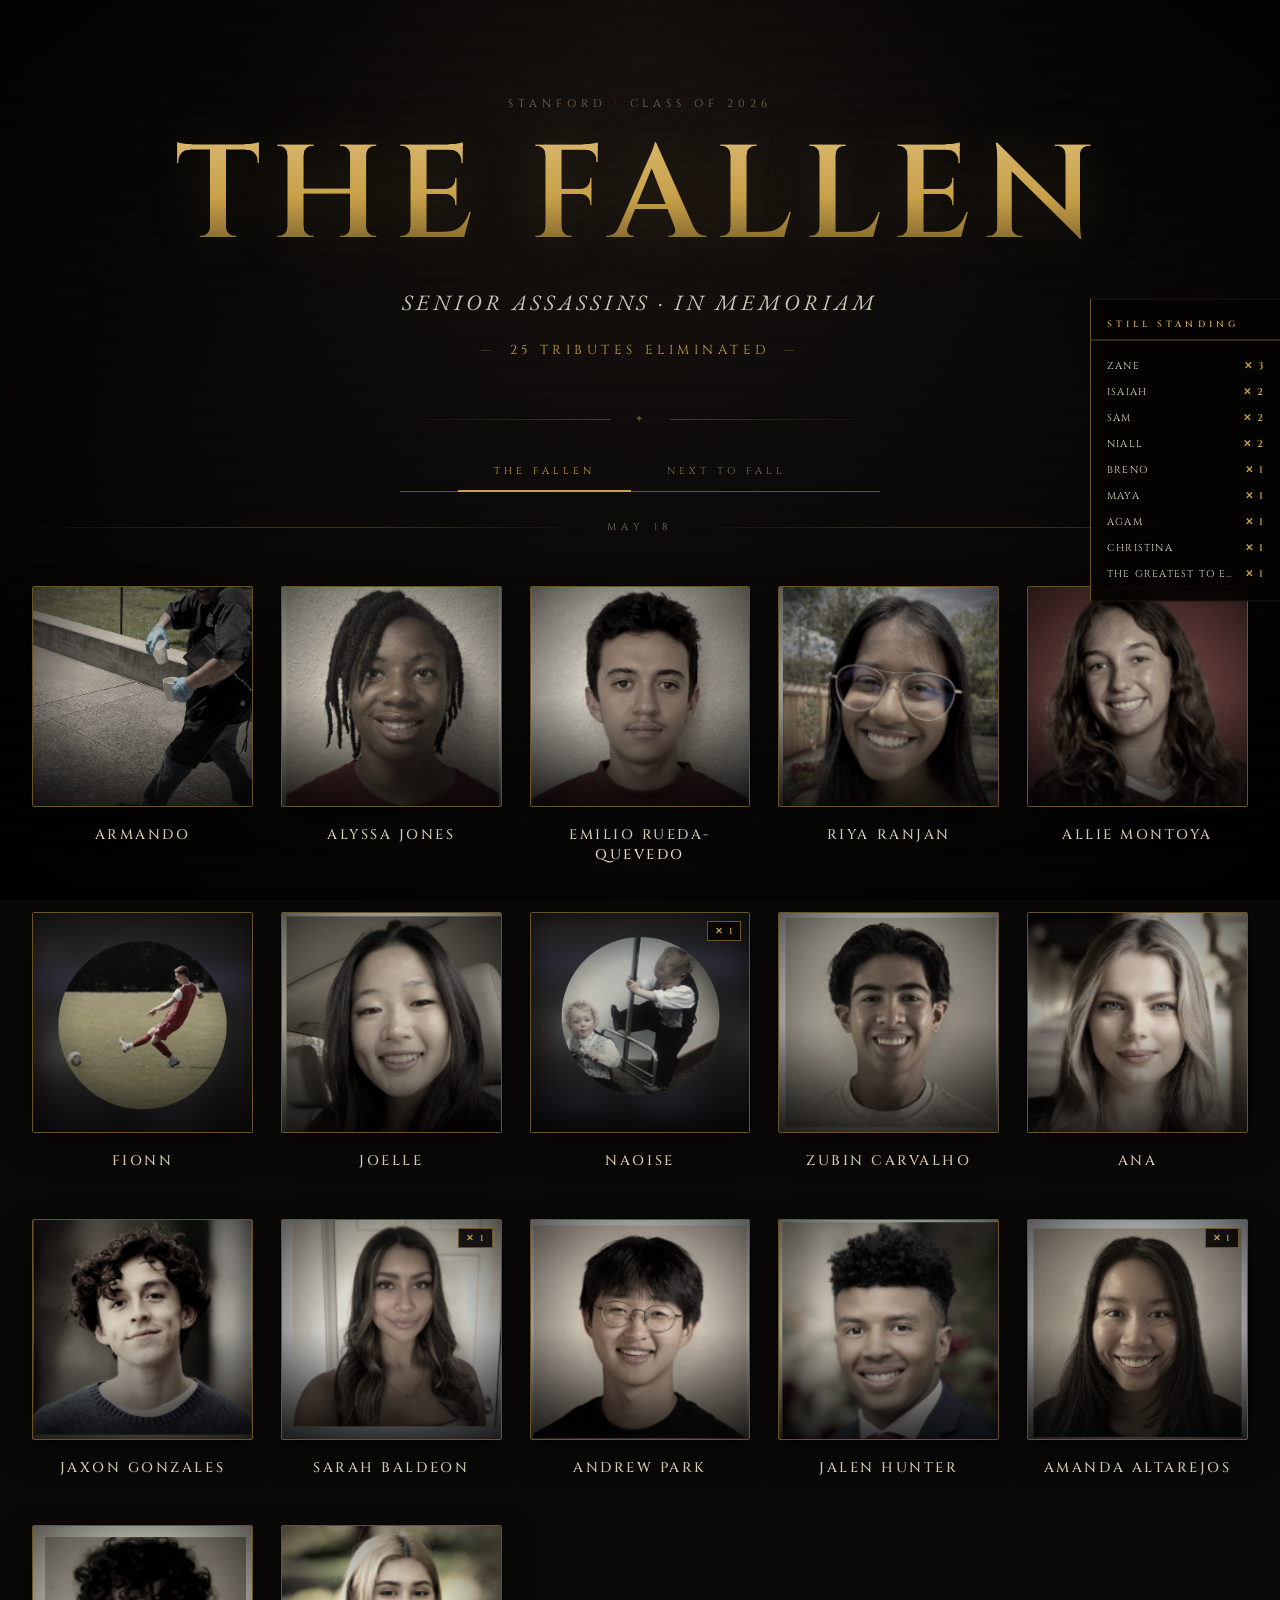
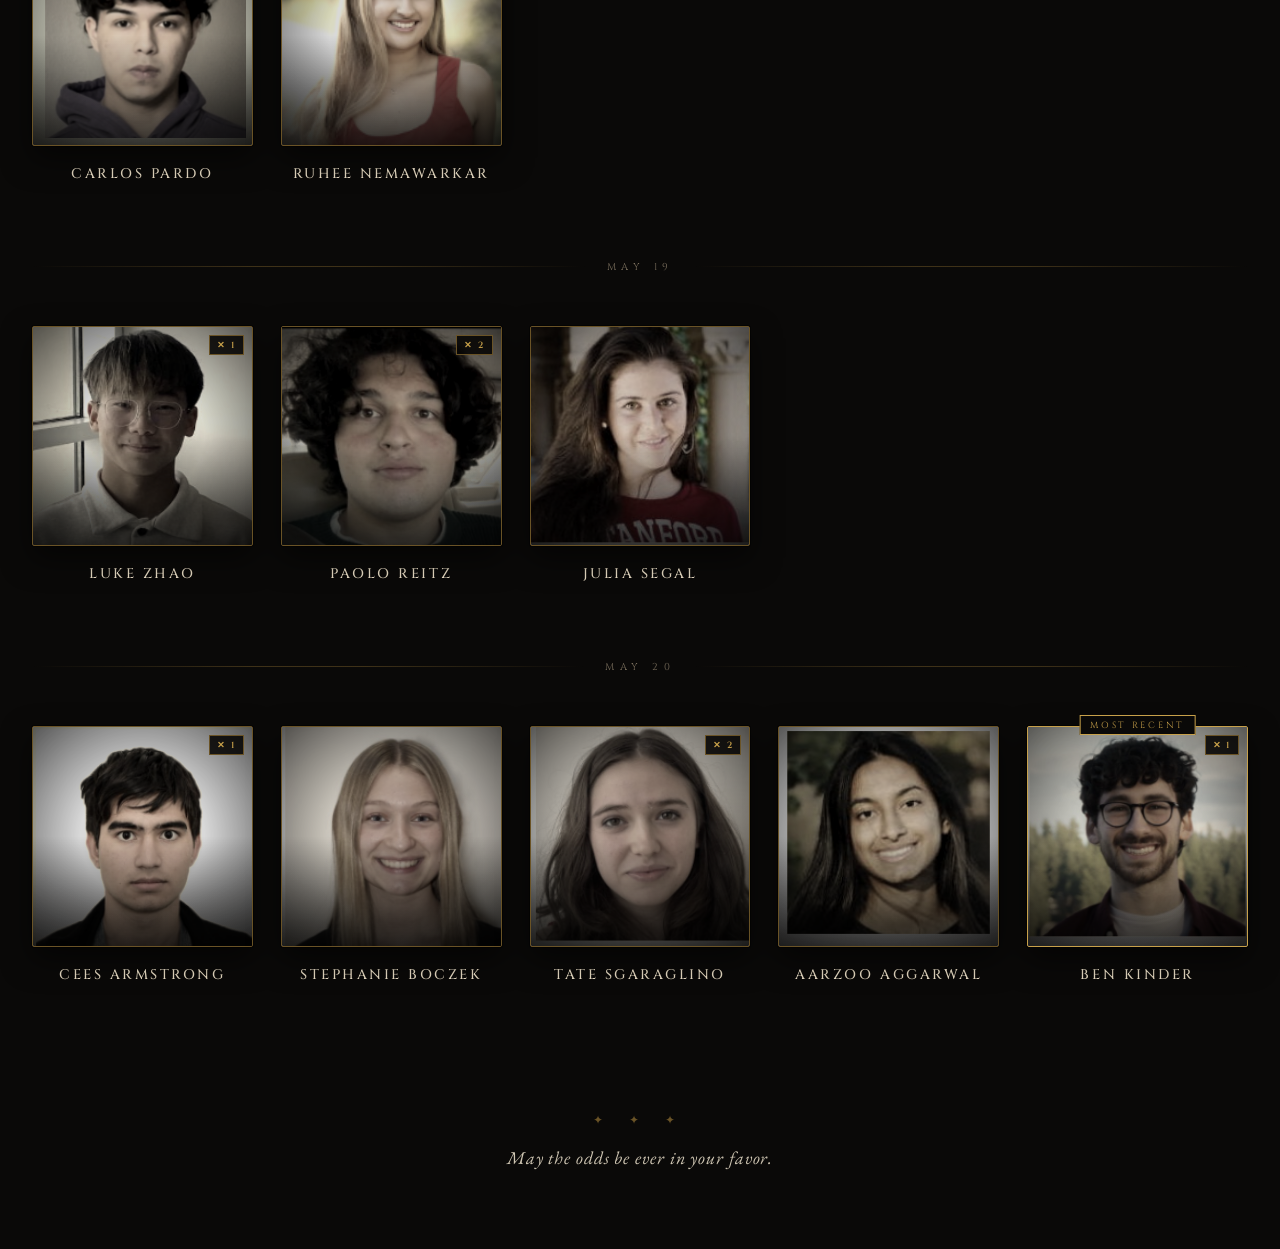
==== index.html @ 285b3789 "feat: senior assassins tribute page" ====
<!doctype html>
<html lang="en">
<head>
  <meta charset="utf-8" />
  <meta name="viewport" content="width=device-width, initial-scale=1" />
  <title>The Fallen — Senior Assassins 2026</title>
  <link rel="preconnect" href="https://fonts.googleapis.com" />
  <link rel="preconnect" href="https://fonts.gstatic.com" crossorigin />
  <link
    href="https://fonts.googleapis.com/css2?family=Cinzel:wght@400;500;600;700&family=EB+Garamond:ital,wght@0,400;0,500;1,400&display=swap"
    rel="stylesheet"
  />
  <link rel="stylesheet" href="style.css" />
</head>
<body>
  <!-- ambient layers -->
  <div class="vignette" aria-hidden="true"></div>
  <div class="embers" aria-hidden="true">
    <span></span><span></span><span></span><span></span><span></span>
    <span></span><span></span><span></span><span></span><span></span>
    <span></span><span></span><span></span><span></span><span></span>
    <span></span><span></span><span></span><span></span><span></span>
    <span></span><span></span><span></span><span></span><span></span>
  </div>

  <header class="masthead">
    <p class="eyebrow">Stanford · Class of 2026</p>
    <h1 class="title">The Fallen</h1>
    <p class="subtitle">Senior Assassins · In Memoriam</p>
    <p class="count"><span id="death-count">0</span> Tributes Eliminated</p>
  </header>

  <div class="masthead-rule" aria-hidden="true"><span>✦</span></div>

  <nav class="tabs" role="tablist">
    <button class="tab active" data-tab="fallen" role="tab" aria-selected="true">The Fallen</button>
    <button class="tab" data-tab="target" role="tab" aria-selected="false">Next to Fall</button>
  </nav>

  <!-- ── Tab: The Fallen ── -->
  <div id="panel-fallen" class="tab-panel active">
    <main class="grid" id="grid"></main>
    <aside class="sidebar" id="sidebar" aria-label="Kill leaderboard"></aside>
  </div>

  <!-- ── Tab: Next to Fall ── -->
  <div id="panel-target" class="tab-panel">
    <section class="target-section">
      <p class="target-eyebrow">Target Acquired</p>
      <h2 class="target-name">Zane</h2>
      <p class="target-kills-line">3 confirmed kills · Still standing</p>

      <div class="target-photos">
        <div class="frame target-frame"><img src="pics/Zane1.jpeg" alt="Zane" /></div>
        <div class="frame target-frame"><img src="pics/Zane2.png"  alt="Zane" /></div>
        <div class="frame target-frame"><img src="pics/Zane3.png"  alt="Zane" /></div>
      </div>

      <p class="target-threat">
        <span id="typewriter"></span><span class="cursor" aria-hidden="true">|</span>
      </p>
    </section>
  </div>

  <footer class="footer">
    <p class="footer-mark">✦ ✦ ✦</p>
    <p class="footer-text">May the odds be ever in your favor.</p>
  </footer>

  <script src="data.js"></script>
  <script>
    // ── kill counts from tribute data ──────────────────────────────
    const firstNameMap = {};
    TRIBUTES.forEach(t => {
      firstNameMap[t.name.split(' ')[0].toLowerCase()] = t.name;
    });
    const killCounts = {};
    TRIBUTES.forEach(t => {
      if (!t.killedBy) return;
      const match = firstNameMap[t.killedBy.split(/\s+/)[0].toLowerCase()];
      if (match) killCounts[match] = (killCounts[match] || 0) + 1;
    });

    // ── tribute card renderer ──────────────────────────────────────
    function renderTribute(t) {
      const cls = ['tribute', t.noPhoto && 'no-photo', t.recent && 'recent', !t.killedBy && !t.date && 'unknown']
        .filter(Boolean).join(' ');

      const inner = t.noPhoto
        ? '<span class="silhouette" aria-hidden="true"></span>'
        : `<img src="${t.image}" alt="${t.name}" loading="lazy" />`;

      const kills = killCounts[t.name] || 0;
      const killBadge = kills > 0 ? `<span class="kills">✕ ${kills}</span>` : '';

      const whenLine     = t.date     ? `<p class="detail-when">${t.date}${t.time ? ' · ' + t.time : ''}</p>` : '';
      const methodLine   = t.method   ? `<p class="detail-meta">${t.method}</p>`   : '';
      const locationLine = t.location ? `<p class="detail-meta">${t.location}</p>` : '';

      const detail = t.killedBy
        ? `<div class="detail" aria-hidden="true">
             <p class="detail-killer">Eliminated by <strong>${t.killedBy}</strong></p>
             ${whenLine}${methodLine}${locationLine}
           </div>`
        : '';

      return `<article class="${cls}" tabindex="0">
        <div class="frame">${inner}${killBadge}${detail}</div>
        <p class="name">${t.name}</p>
      </article>`;
    }

    // ── render fallen grid ─────────────────────────────────────────
    const grid = document.getElementById('grid');
    const parts = [];
    let lastDate = null;
    TRIBUTES.forEach(t => {
      const dateKey = t.date || '__unknown__';
      if (dateKey !== lastDate) {
        parts.push(`<div class="date-header" role="separator"><span>${t.date || 'Unknown Date'}</span></div>`);
        lastDate = dateKey;
      }
      parts.push(renderTribute(t));
    });
    grid.innerHTML = parts.join('');
    document.getElementById('death-count').textContent = TRIBUTES.length;

    grid.querySelectorAll('.tribute').forEach((el, i) => {
      el.style.setProperty('--stagger', `${Math.min(i * 0.05, 0.65)}s`);
    });

    grid.addEventListener('click', e => {
      const card = e.target.closest('.tribute');
      if (card) card.classList.toggle('touched');
    });

    // ── render sidebar ─────────────────────────────────────────────
    const sorted = [...SURVIVORS].sort((a, b) => b.kills - a.kills);
    const rows = sorted.map(s => `
      <li class="survivor-row">
        <span class="survivor-name">${s.name}</span>
        <span class="survivor-kills">✕ ${s.kills}</span>
      </li>`).join('');
    document.getElementById('sidebar').innerHTML = `
      <p class="sidebar-title">Still Standing</p>
      <ul class="survivor-list">${rows}</ul>`;

    // ── tab switching ──────────────────────────────────────────────
    const tabs    = document.querySelectorAll('.tab');
    const panels  = document.querySelectorAll('.tab-panel');

    tabs.forEach(btn => {
      btn.addEventListener('click', () => {
        const target = btn.dataset.tab;

        tabs.forEach(t => { t.classList.toggle('active', t === btn); t.setAttribute('aria-selected', t === btn); });
        panels.forEach(p => p.classList.toggle('active', p.id === `panel-${target}`));

        if (target === 'target') startTypewriter();
      });
    });

    // ── typewriter animation ───────────────────────────────────────
    const THREAT = "I am coming for you.";
    let typeTimer = null;

    function startTypewriter() {
      const el = document.getElementById('typewriter');
      clearTimeout(typeTimer);
      el.textContent = '';
      let i = 0;
      function tick() {
        el.textContent += THREAT[i++];
        if (i < THREAT.length) typeTimer = setTimeout(tick, 90);
      }
      typeTimer = setTimeout(tick, 400);
    }
  </script>
</body>
</html>
---- style.css ----
/* =========================================================
   THE FALLEN · Senior Assassins Tribute
   Aesthetic: cinematic, somber, gold on black
   Tokens are at :root — adjust freely.
   ========================================================= */

:root {
  --bg: #0a0908;
  --bg-deep: #050403;
  --gold: #c8a14a;
  --gold-soft: #d9b870;
  --gold-dim: #6a5326;
  --ash: #1c1916;
  --bone: #e8dcc4;
  --text: #cfc6b3;
  --muted: #7a6f5d;
  --danger: #8a1d1d;

  --display: "Cinzel", "Trajan Pro", Georgia, serif;
  --body: "EB Garamond", Georgia, serif;

  --frame-radius: 2px;
  --max: 1320px;
}

* { box-sizing: border-box; }

html, body {
  margin: 0;
  background: var(--bg);
  color: var(--text);
  font-family: var(--body);
  -webkit-font-smoothing: antialiased;
  overflow-x: hidden;
}

body {
  min-height: 100vh;
  background:
    radial-gradient(ellipse at top, #1a1410 0%, var(--bg) 45%, var(--bg-deep) 100%),
    var(--bg);
  background-attachment: fixed;
  position: relative;
}

/* ---------- ambient layers ---------- */

.vignette {
  position: fixed;
  inset: 0;
  pointer-events: none;
  z-index: 1;
  background:
    radial-gradient(ellipse at center, transparent 50%, rgba(0,0,0,0.7) 100%),
    repeating-linear-gradient(
      0deg,
      rgba(255,255,255,0.012) 0px,
      rgba(255,255,255,0.012) 1px,
      transparent 1px,
      transparent 3px
    );
}

.embers {
  position: fixed;
  inset: 0;
  pointer-events: none;
  z-index: 2;
  overflow: hidden;
}
.embers span {
  position: absolute;
  bottom: -10px;
  width: 2px;
  height: 2px;
  background: var(--gold);
  border-radius: 50%;
  opacity: 0;
  box-shadow: 0 0 6px var(--gold), 0 0 12px var(--gold-soft);
  animation: rise 14s linear infinite;
}
.embers span:nth-child(1)  { left: 5%;  animation-delay: 0s;   animation-duration: 16s; }
.embers span:nth-child(2)  { left: 12%; animation-delay: 2s;   animation-duration: 19s; }
.embers span:nth-child(3)  { left: 20%; animation-delay: 5s;   animation-duration: 14s; }
.embers span:nth-child(4)  { left: 28%; animation-delay: 8s;   animation-duration: 22s; }
.embers span:nth-child(5)  { left: 35%; animation-delay: 1s;   animation-duration: 17s; }
.embers span:nth-child(6)  { left: 44%; animation-delay: 6s;   animation-duration: 20s; }
.embers span:nth-child(7)  { left: 52%; animation-delay: 3s;   animation-duration: 15s; }
.embers span:nth-child(8)  { left: 60%; animation-delay: 9s;   animation-duration: 18s; }
.embers span:nth-child(9)  { left: 68%; animation-delay: 4s;   animation-duration: 21s; }
.embers span:nth-child(10) { left: 76%; animation-delay: 7s;   animation-duration: 16s; }
.embers span:nth-child(11) { left: 84%; animation-delay: 10s;  animation-duration: 19s; }
.embers span:nth-child(12) { left: 92%; animation-delay: 0.5s; animation-duration: 23s; }
.embers span:nth-child(13) { left: 15%; animation-delay: 11s;  animation-duration: 14s; }
.embers span:nth-child(14) { left: 48%; animation-delay: 12s;  animation-duration: 18s; }
.embers span:nth-child(15) { left: 80%; animation-delay: 13s;  animation-duration: 17s; }
.embers span:nth-child(16) { left: 8%;  animation-delay: 14s;  animation-duration: 20s; }
.embers span:nth-child(17) { left: 23%; animation-delay: 3.5s; animation-duration: 18s; }
.embers span:nth-child(18) { left: 39%; animation-delay: 7.5s; animation-duration: 16s; }
.embers span:nth-child(19) { left: 56%; animation-delay: 15s;  animation-duration: 21s; }
.embers span:nth-child(20) { left: 72%; animation-delay: 6.5s; animation-duration: 24s; }
.embers span:nth-child(21) { left: 88%; animation-delay: 9.5s; animation-duration: 15s; }
.embers span:nth-child(22) { left: 32%; animation-delay: 16s;  animation-duration: 19s; }
.embers span:nth-child(23) { left: 63%; animation-delay: 2.5s; animation-duration: 22s; }
.embers span:nth-child(24) { left: 3%;  animation-delay: 11.5s; animation-duration: 17s; }
.embers span:nth-child(25) { left: 96%; animation-delay: 17s;  animation-duration: 20s; }

@keyframes rise {
  0%   { transform: translateY(0) translateX(0);    opacity: 0; }
  10%  { opacity: 0.9; }
  50%  { transform: translateY(-50vh) translateX(20px); }
  90%  { opacity: 0.6; }
  100% { transform: translateY(-105vh) translateX(-20px); opacity: 0; }
}

/* ---------- masthead ---------- */

.masthead {
  position: relative;
  z-index: 3;
  text-align: center;
  padding: 96px 24px 56px;
  max-width: var(--max);
  margin: 0 auto;
}

.eyebrow {
  font-family: var(--display);
  letter-spacing: 0.45em;
  text-transform: uppercase;
  font-size: 11px;
  color: var(--muted);
  margin: 0 0 24px;
}

.title {
  font-family: var(--display);
  font-weight: 600;
  font-size: clamp(56px, 11vw, 132px);
  letter-spacing: 0.08em;
  text-transform: uppercase;
  margin: 0;
  color: var(--bone);
  background: linear-gradient(180deg, var(--gold-soft) 0%, var(--gold) 50%, var(--gold-dim) 100%);
  -webkit-background-clip: text;
  background-clip: text;
  -webkit-text-fill-color: transparent;
  text-shadow: 0 0 60px rgba(200, 161, 74, 0.18);
  line-height: 0.95;
}

.subtitle {
  font-family: var(--body);
  font-style: italic;
  font-size: clamp(16px, 2vw, 22px);
  color: var(--text);
  letter-spacing: 0.18em;
  text-transform: uppercase;
  margin: 28px 0 16px;
}

.count {
  font-family: var(--display);
  font-size: 13px;
  letter-spacing: 0.35em;
  text-transform: uppercase;
  color: var(--gold);
  margin-top: 24px;
}
.count::before, .count::after {
  content: "—";
  margin: 0 14px;
  color: var(--gold-dim);
}

/* ---------- grid ---------- */

.grid {
  position: relative;
  z-index: 3;
  max-width: var(--max);
  margin: 0 auto;
  padding: 24px 32px 96px;
  display: grid;
  grid-template-columns: repeat(auto-fill, minmax(180px, 1fr));
  gap: 48px 28px;
}

/* ---------- tribute card ---------- */

.tribute {
  position: relative;
  text-align: center;
  animation: fadein 1.2s ease-out var(--stagger, 0.05s) backwards;
}

@keyframes fadein {
  from { opacity: 0; transform: translateY(8px); }
  to   { opacity: 1; transform: translateY(0); }
}

.frame {
  position: relative;
  aspect-ratio: 1 / 1;
  overflow: hidden;
  background: var(--ash);
  border: 1px solid var(--gold-dim);
  border-radius: var(--frame-radius);
  box-shadow:
    0 0 0 1px rgba(0,0,0,0.5),
    0 12px 30px rgba(0,0,0,0.55),
    inset 0 0 40px rgba(0,0,0,0.5);
  transition: border-color 0.6s ease, box-shadow 0.6s ease, transform 0.6s ease;
}

.frame::before {
  /* corner ornaments — subtle gold ticks */
  content: "";
  position: absolute;
  inset: 6px;
  border: 1px solid rgba(200, 161, 74, 0.15);
  pointer-events: none;
}

.frame::after {
  /* duotone vignette over photo */
  content: "";
  position: absolute;
  inset: 0;
  pointer-events: none;
  background:
    radial-gradient(ellipse at center, transparent 40%, rgba(0,0,0,0.6) 100%),
    linear-gradient(180deg, rgba(10,9,8,0) 50%, rgba(10,9,8,0.7) 100%);
  mix-blend-mode: multiply;
}

.frame img {
  width: 100%;
  height: 100%;
  object-fit: cover;
  display: block;
  filter: grayscale(0.55) sepia(0.18) contrast(1.05) brightness(0.85);
  transition: filter 0.6s ease, transform 0.6s ease;
}

.tribute:hover .frame {
  border-color: var(--gold);
  box-shadow:
    0 0 0 1px rgba(0,0,0,0.5),
    0 0 30px rgba(200,161,74,0.25),
    0 18px 40px rgba(0,0,0,0.7);
  transform: translateY(-2px);
}
.tribute:hover .frame img {
  filter: grayscale(0) sepia(0) contrast(1.05) brightness(1);
  transform: scale(1.02);
}

.name {
  margin: 18px 0 0;
  font-family: var(--display);
  font-weight: 500;
  font-size: 14px;
  letter-spacing: 0.18em;
  text-transform: uppercase;
  color: var(--bone);
  line-height: 1.4;
}

/* recent / featured tribute */
@keyframes pulse-glow {
  0%, 100% { box-shadow: 0 0 0 1px rgba(0,0,0,0.5), 0 0 30px rgba(200,161,74,0.3), 0 18px 40px rgba(0,0,0,0.7); }
  50%       { box-shadow: 0 0 0 1px rgba(0,0,0,0.5), 0 0 60px rgba(200,161,74,0.6), 0 18px 50px rgba(0,0,0,0.8); }
}
.tribute.recent .frame {
  border-color: var(--gold);
  animation: pulse-glow 2.8s ease-in-out infinite;
}
.tribute.recent::after {
  content: "MOST RECENT";
  position: absolute;
  top: -11px;
  left: 50%;
  transform: translateX(-50%);
  background: var(--bg);
  color: var(--gold);
  font-family: var(--display);
  font-size: 9px;
  letter-spacing: 0.3em;
  padding: 3px 10px;
  border: 1px solid var(--gold);
  white-space: nowrap;
}

/* placeholder for tributes without photos */
.no-photo .frame {
  background:
    radial-gradient(ellipse at center, #1c1916 0%, #0a0908 80%);
}
.silhouette {
  position: absolute;
  inset: 0;
  display: flex;
  align-items: center;
  justify-content: center;
}
.silhouette::before {
  content: "?";
  font-family: var(--display);
  font-size: 80px;
  color: var(--gold-dim);
  opacity: 0.5;
}

/* ---------- kill count badge ---------- */

.kills {
  position: absolute;
  top: 8px;
  right: 8px;
  z-index: 4;
  background: rgba(5, 4, 3, 0.88);
  border: 1px solid var(--gold-dim);
  color: var(--gold);
  font-family: var(--display);
  font-size: 9px;
  font-weight: 600;
  letter-spacing: 0.2em;
  padding: 3px 7px;
  pointer-events: none;
}

/* ---------- hover detail panel ---------- */

.detail {
  position: absolute;
  bottom: 0;
  left: 0;
  right: 0;
  z-index: 3;
  padding: 32px 12px 14px;
  background: linear-gradient(
    to bottom,
    transparent 0%,
    rgba(5, 4, 3, 0.88) 28%,
    rgba(5, 4, 3, 0.97) 100%
  );
  transform: translateY(100%);
  transition: transform 0.5s ease;
  text-align: center;
  pointer-events: none;
}

.tribute:hover .detail,
.tribute:focus  .detail,
.tribute.touched .detail {
  transform: translateY(0);
}

.detail-killer {
  font-family: var(--display);
  font-size: 11px;
  letter-spacing: 0.2em;
  text-transform: uppercase;
  color: var(--bone);
  margin: 0 0 6px;
}
.detail-killer strong {
  color: var(--gold);
  font-weight: 600;
}

.detail-when {
  font-family: var(--display);
  font-size: 10px;
  letter-spacing: 0.22em;
  text-transform: uppercase;
  color: var(--muted);
  margin: 0 0 4px;
}

.detail-meta {
  font-family: var(--body);
  font-style: italic;
  font-size: 12px;
  color: var(--text);
  margin: 2px 0 0;
  letter-spacing: 0.05em;
}

/* ---------- date group headers ---------- */

.date-header {
  grid-column: 1 / -1;
  display: flex;
  align-items: center;
  gap: 20px;
  padding: 28px 0 4px;
}
.date-header:first-child {
  padding-top: 4px;
}
.date-header::before,
.date-header::after {
  content: "";
  flex: 1;
  height: 1px;
  background: linear-gradient(90deg, transparent, var(--gold-dim) 40%, var(--gold-dim) 60%, transparent);
  opacity: 0.55;
}
.date-header span {
  font-family: var(--display);
  font-size: 10px;
  letter-spacing: 0.55em;
  text-transform: uppercase;
  color: var(--muted);
  white-space: nowrap;
}

/* ---------- unknown / no-data tribute ---------- */

.tribute.unknown .frame {
  border-color: var(--muted);
  opacity: 0.6;
}
.tribute.unknown .name {
  color: var(--muted);
}
.tribute.unknown::after {
  content: "DATA UNKNOWN";
  position: absolute;
  top: -11px;
  left: 50%;
  transform: translateX(-50%);
  background: var(--bg);
  color: var(--muted);
  font-family: var(--display);
  font-size: 9px;
  letter-spacing: 0.3em;
  padding: 3px 10px;
  border: 1px solid var(--muted);
  white-space: nowrap;
}

/* ---------- keyboard focus ---------- */

.tribute:focus-visible {
  outline: 1px solid var(--gold-dim);
  outline-offset: 6px;
  border-radius: 2px;
}
.tribute:focus:not(:focus-visible) {
  outline: none;
}

/* ---------- masthead rule ---------- */

.masthead-rule {
  position: relative;
  z-index: 3;
  display: flex;
  align-items: center;
  gap: 24px;
  max-width: 560px;
  margin: -16px auto 0;
  padding: 0 40px;
}
.masthead-rule::before {
  content: "";
  flex: 1;
  height: 1px;
  background: linear-gradient(90deg, transparent, var(--gold-dim));
  opacity: 0.7;
}
.masthead-rule::after {
  content: "";
  flex: 1;
  height: 1px;
  background: linear-gradient(90deg, var(--gold-dim), transparent);
  opacity: 0.7;
}
.masthead-rule span {
  color: var(--gold-dim);
  font-size: 10px;
  letter-spacing: 0.3em;
  font-family: var(--display);
}

/* ---------- tab navigation ---------- */

.tabs {
  position: relative;
  z-index: 3;
  display: flex;
  justify-content: center;
  gap: 0;
  margin: 28px auto 0;
  max-width: 480px;
  border-bottom: 1px solid var(--gold-dim);
}

.tab {
  background: none;
  border: none;
  border-bottom: 2px solid transparent;
  margin-bottom: -1px;
  padding: 10px 36px 12px;
  font-family: var(--display);
  font-size: 10px;
  letter-spacing: 0.4em;
  text-transform: uppercase;
  color: var(--muted);
  cursor: pointer;
  transition: color 0.3s, border-color 0.3s;
}
.tab:hover { color: var(--bone); }
.tab.active {
  color: var(--gold);
  border-bottom-color: var(--gold);
}

/* ---------- tab panels ---------- */

.tab-panel { display: none; }
.tab-panel.active { display: block; }

/* ---------- target page ---------- */

.target-section {
  position: relative;
  z-index: 3;
  text-align: center;
  padding: 64px 24px 96px;
  max-width: var(--max);
  margin: 0 auto;
}

.target-eyebrow {
  font-family: var(--display);
  font-size: 10px;
  letter-spacing: 0.55em;
  text-transform: uppercase;
  color: var(--danger);
  margin: 0 0 18px;
  opacity: 0.9;
}

.target-name {
  font-family: var(--display);
  font-weight: 700;
  font-size: clamp(48px, 9vw, 108px);
  letter-spacing: 0.12em;
  text-transform: uppercase;
  margin: 0 0 8px;
  background: linear-gradient(180deg, #c44 0%, #8a1d1d 60%, #4a0d0d 100%);
  -webkit-background-clip: text;
  background-clip: text;
  -webkit-text-fill-color: transparent;
  line-height: 1;
}

.target-kills-line {
  font-family: var(--display);
  font-size: 10px;
  letter-spacing: 0.35em;
  text-transform: uppercase;
  color: var(--muted);
  margin: 0 0 52px;
}

.target-photos {
  display: flex;
  justify-content: center;
  gap: 24px;
  flex-wrap: wrap;
  margin-bottom: 56px;
}

.target-frame {
  width: clamp(160px, 22vw, 280px);
  flex-shrink: 0;
  border-color: #6a1a1a !important;
  box-shadow:
    0 0 0 1px rgba(0,0,0,0.5),
    0 0 40px rgba(138,29,29,0.3),
    0 18px 40px rgba(0,0,0,0.7) !important;
}
.target-frame img {
  filter: grayscale(0.2) sepia(0.3) contrast(1.1) brightness(0.9);
  animation: slow-zoom 10s ease-in-out infinite alternate;
}
.target-frame:hover {
  border-color: #c44 !important;
  box-shadow:
    0 0 0 1px rgba(0,0,0,0.5),
    0 0 60px rgba(180,40,40,0.45),
    0 18px 50px rgba(0,0,0,0.8) !important;
}
.target-frame:hover img { animation-play-state: paused; }

@keyframes slow-zoom {
  from { transform: scale(1);    }
  to   { transform: scale(1.06); }
}

.target-threat {
  font-family: var(--body);
  font-style: italic;
  font-size: clamp(22px, 3.5vw, 40px);
  letter-spacing: 0.06em;
  color: var(--bone);
  margin: 0;
  min-height: 1.4em;
}

.cursor {
  display: inline-block;
  color: var(--danger);
  animation: blink 0.85s step-end infinite;
  margin-left: 2px;
}
@keyframes blink {
  0%, 100% { opacity: 1; }
  50%       { opacity: 0; }
}

/* ---------- survivors sidebar ---------- */

.sidebar {
  position: fixed;
  right: 0;
  top: 50%;
  transform: translateY(-50%);
  z-index: 10;
  width: 190px;
  max-height: 80vh;
  overflow-y: auto;
  background: rgba(5, 4, 3, 0.92);
  border-left: 1px solid var(--gold-dim);
  border-top: 1px solid rgba(200,161,74,0.12);
  border-bottom: 1px solid rgba(200,161,74,0.12);
  padding: 18px 0 14px;
  scrollbar-width: none;
}
.sidebar::-webkit-scrollbar { display: none; }

.sidebar-title {
  font-family: var(--display);
  font-size: 9px;
  font-weight: 600;
  letter-spacing: 0.45em;
  text-transform: uppercase;
  color: var(--gold);
  margin: 0 0 12px;
  padding: 0 16px 10px;
  border-bottom: 1px solid var(--gold-dim);
}

.survivor-list {
  list-style: none;
  margin: 0;
  padding: 0;
}

.survivor-row {
  display: flex;
  align-items: baseline;
  justify-content: space-between;
  gap: 8px;
  padding: 6px 16px;
  transition: background 0.2s;
}
.survivor-row:hover {
  background: rgba(200,161,74,0.06);
}

.survivor-name {
  font-family: var(--display);
  font-size: 10px;
  letter-spacing: 0.12em;
  text-transform: uppercase;
  color: var(--bone);
  white-space: nowrap;
  overflow: hidden;
  text-overflow: ellipsis;
  min-width: 0;
}

.survivor-kills {
  font-family: var(--display);
  font-size: 10px;
  letter-spacing: 0.15em;
  color: var(--gold);
  font-weight: 600;
  flex-shrink: 0;
}

@media (max-width: 900px) {
  .sidebar { display: none; }
}

/* ---------- footer ---------- */

.footer {
  position: relative;
  z-index: 3;
  text-align: center;
  padding: 32px 24px 80px;
  color: var(--muted);
}
.footer-mark {
  color: var(--gold-dim);
  letter-spacing: 1em;
  margin: 0 0 18px;
  font-size: 12px;
}
.footer-text {
  font-family: var(--body);
  font-style: italic;
  font-size: 18px;
  letter-spacing: 0.05em;
  color: var(--text);
  margin: 0;
}

/* ---------- responsive ---------- */

@media (max-width: 640px) {
  .masthead { padding: 64px 20px 32px; }
  .grid     { padding: 16px 20px 64px; gap: 36px 16px; grid-template-columns: repeat(2, 1fr); }
  .name     { font-size: 12px; letter-spacing: 0.14em; }
}
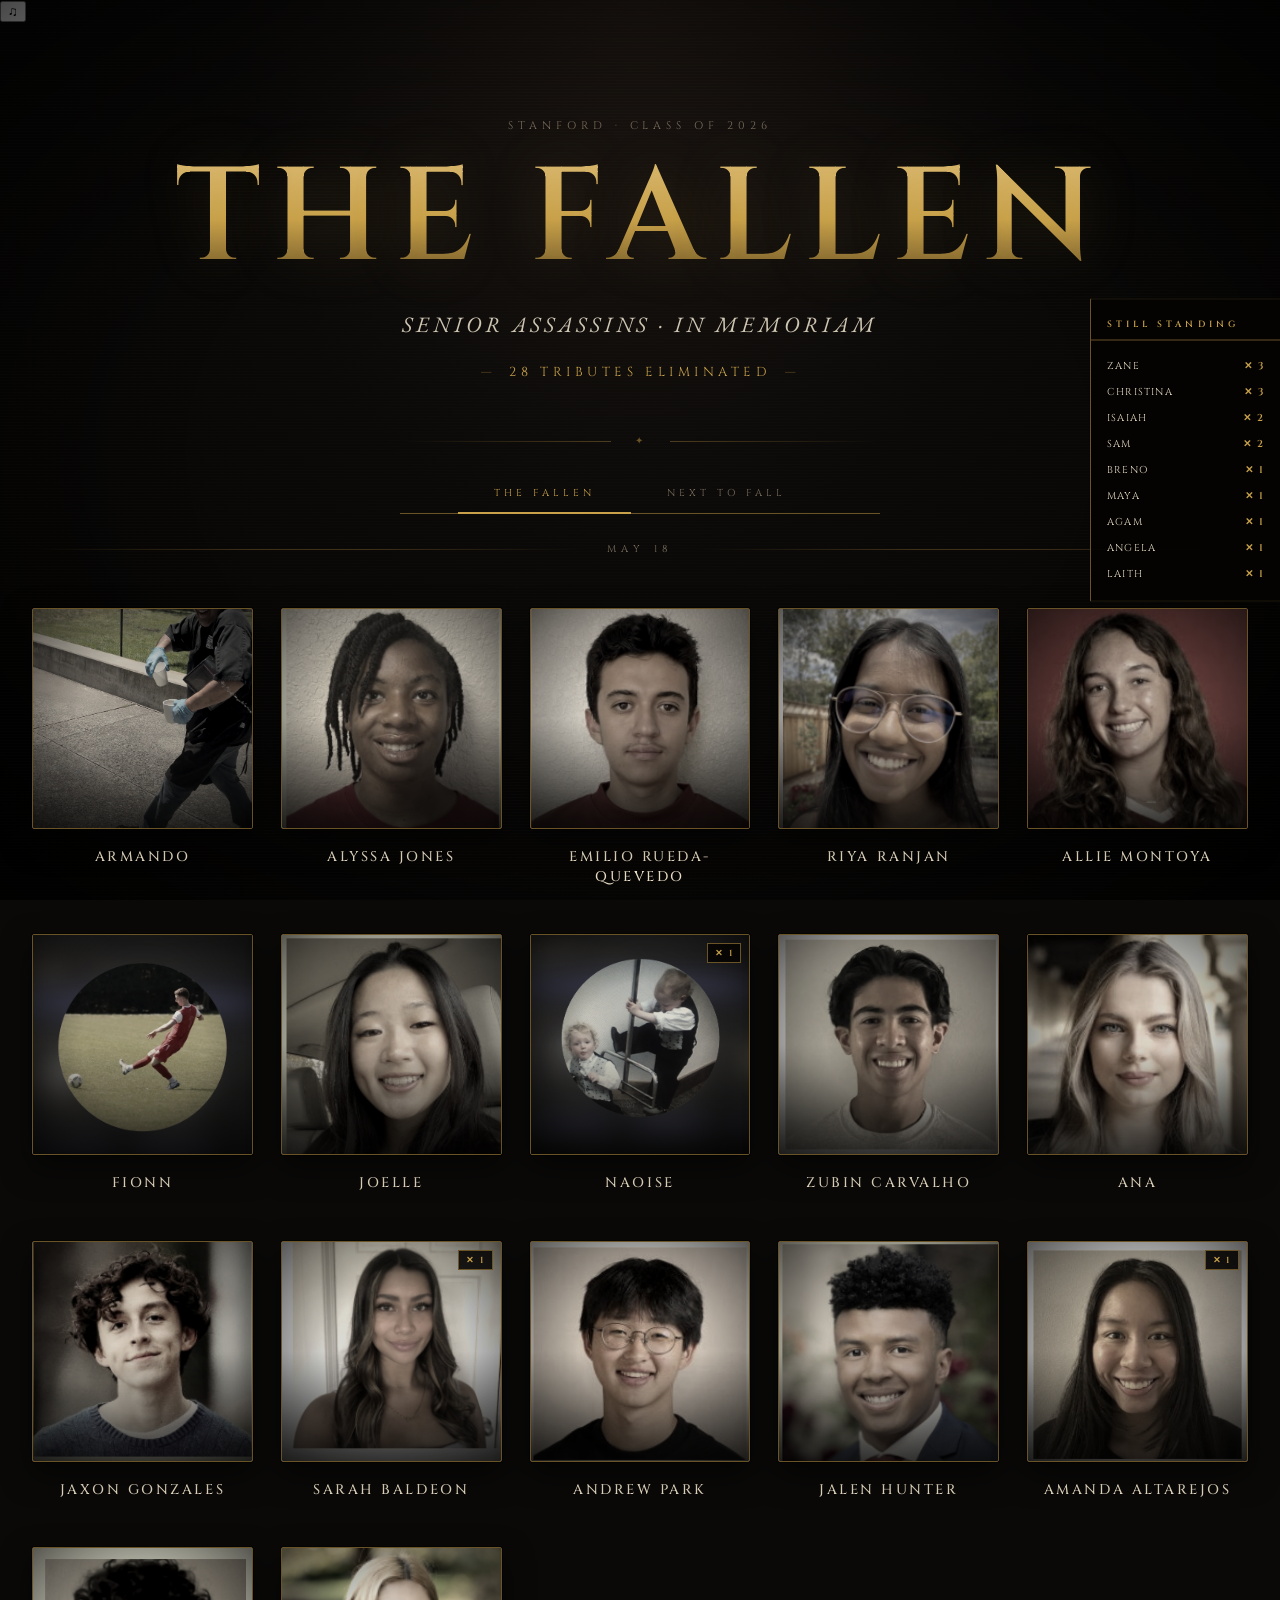
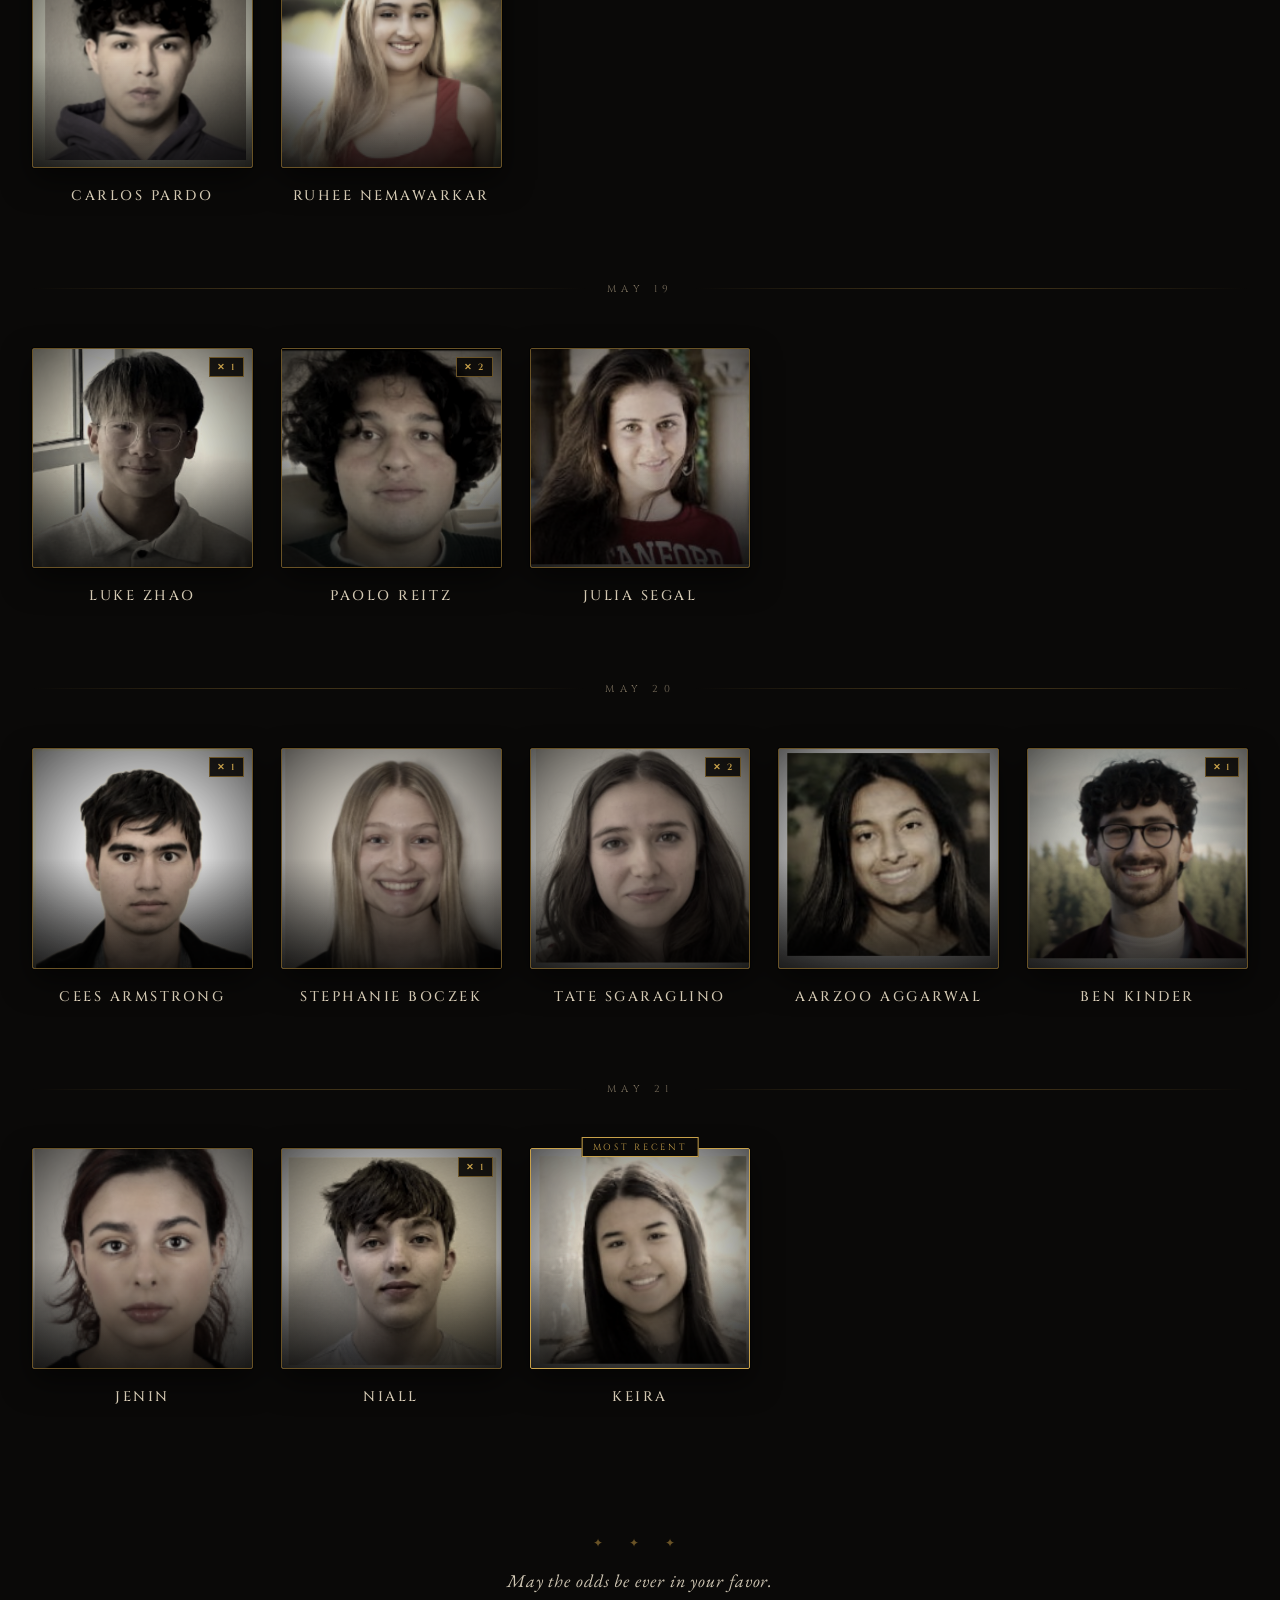
==== commit 19d21842: "feat: autoplay music from 1:00, include mp3" ====
--- a/index.html
+++ b/index.html
@@ -13,6 +13,16 @@
   <link rel="stylesheet" href="style.css" />
 </head>
 <body>
+  <!-- background music — drop angel.mp3 into /audio to activate -->
+  <audio id="bg-music" loop preload="none">
+    <source src="audio/angel.mp3" type="audio/mpeg" />
+  </audio>
+
+  <!-- music toggle button -->
+  <button class="music-btn" id="music-btn" aria-label="Toggle music" title="Toggle music">
+    <span class="music-icon">♫</span>
+  </button>
+
   <!-- ambient layers -->
   <div class="vignette" aria-hidden="true"></div>
   <div class="embers" aria-hidden="true">
@@ -145,6 +155,34 @@
       <p class="sidebar-title">Still Standing</p>
       <ul class="survivor-list">${rows}</ul>`;
 
+    // ── music ──────────────────────────────────────────────────────
+    const music   = document.getElementById('bg-music');
+    const musicBtn = document.getElementById('music-btn');
+    let musicStarted = false;
+
+    function startMusic() {
+      if (musicStarted) return;
+      musicStarted = true;
+      music.currentTime = 60;
+      music.volume = 0.5;
+      music.play().catch(() => {});
+      musicBtn.classList.add('playing');
+    }
+
+    // attempt autoplay on load
+    window.addEventListener('load', () => startMusic());
+
+    musicBtn.addEventListener('click', () => {
+      if (!musicStarted) { startMusic(); return; }
+      if (music.paused) {
+        music.play().catch(() => {});
+        musicBtn.classList.add('playing');
+      } else {
+        music.pause();
+        musicBtn.classList.remove('playing');
+      }
+    });
+
     // ── tab switching ──────────────────────────────────────────────
     const tabs    = document.querySelectorAll('.tab');
     const panels  = document.querySelectorAll('.tab-panel');
@@ -156,6 +194,7 @@
         tabs.forEach(t => { t.classList.toggle('active', t === btn); t.setAttribute('aria-selected', t === btn); });
         panels.forEach(p => p.classList.toggle('active', p.id === `panel-${target}`));
 
+        startMusic();
         if (target === 'target') startTypewriter();
       });
     });
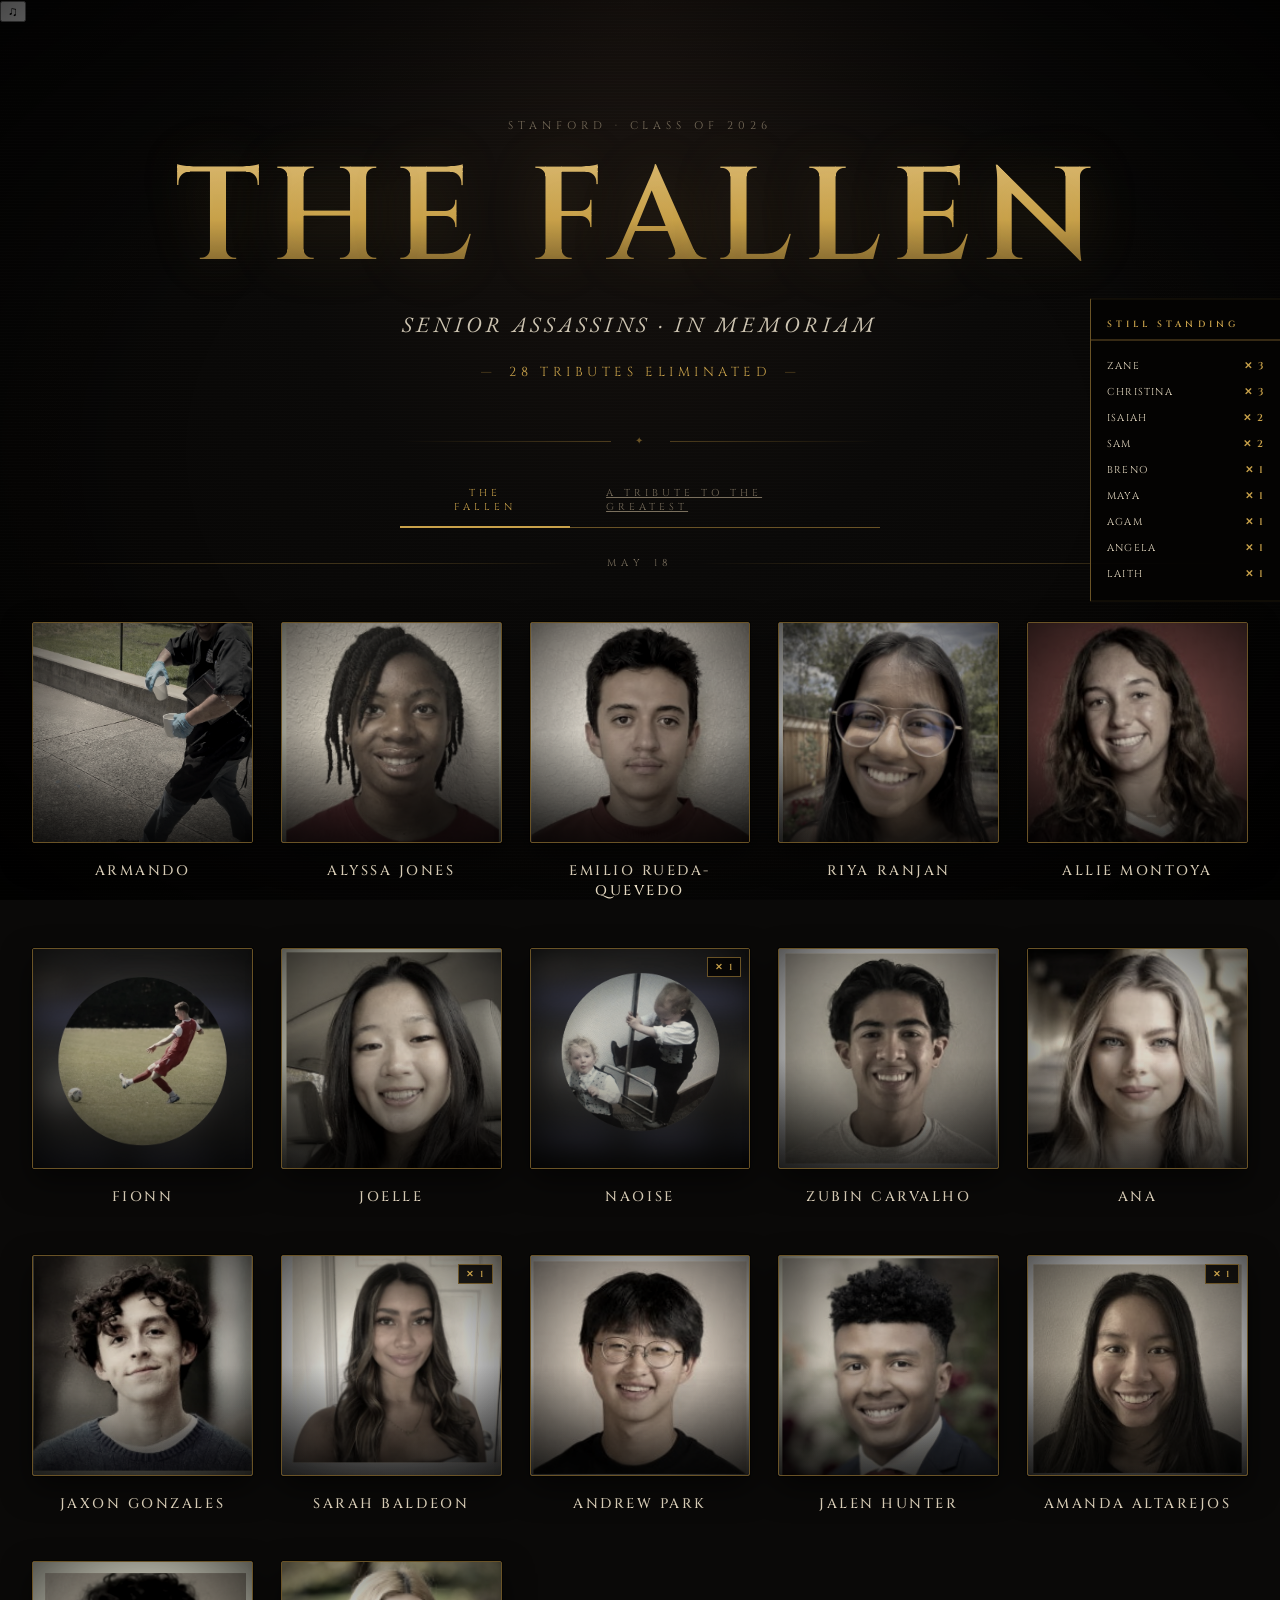
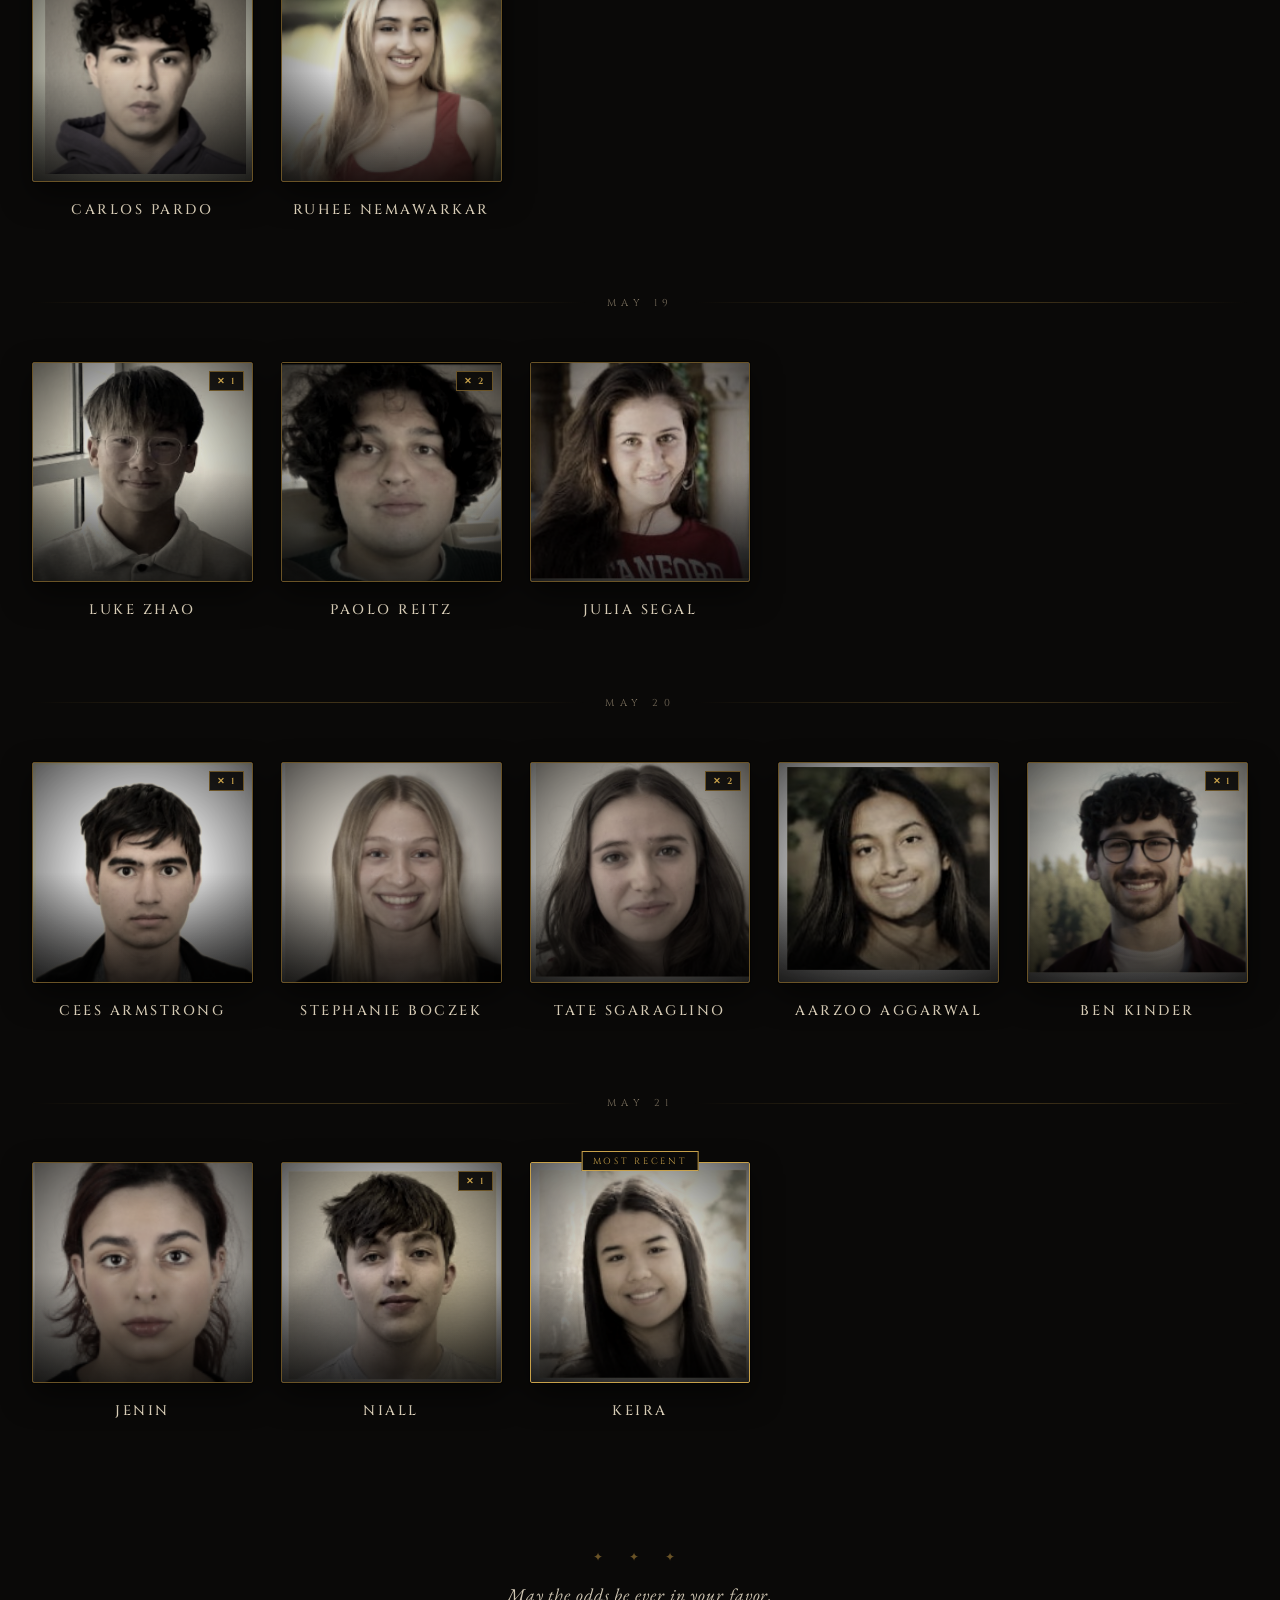
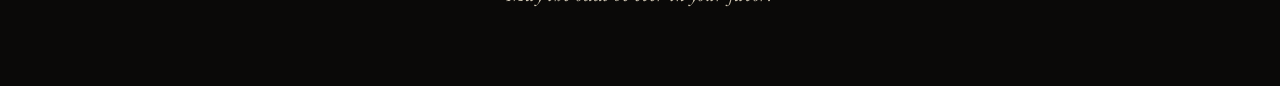
==== commit 06647e48: "feat: add tribute tab, remove Next to Fall, fix music autostart" ====
--- a/index.html
+++ b/index.html
@@ -44,32 +44,13 @@
 
   <nav class="tabs" role="tablist">
     <button class="tab active" data-tab="fallen" role="tab" aria-selected="true">The Fallen</button>
-    <button class="tab" data-tab="target" role="tab" aria-selected="false">Next to Fall</button>
+    <a class="tab" href="greatest.html">A Tribute to the Greatest</a>
   </nav>
 
   <!-- ── Tab: The Fallen ── -->
   <div id="panel-fallen" class="tab-panel active">
     <main class="grid" id="grid"></main>
     <aside class="sidebar" id="sidebar" aria-label="Kill leaderboard"></aside>
-  </div>
-
-  <!-- ── Tab: Next to Fall ── -->
-  <div id="panel-target" class="tab-panel">
-    <section class="target-section">
-      <p class="target-eyebrow">Target Acquired</p>
-      <h2 class="target-name">Zane</h2>
-      <p class="target-kills-line">3 confirmed kills · Still standing</p>
-
-      <div class="target-photos">
-        <div class="frame target-frame"><img src="pics/Zane1.jpeg" alt="Zane" /></div>
-        <div class="frame target-frame"><img src="pics/Zane2.png"  alt="Zane" /></div>
-        <div class="frame target-frame"><img src="pics/Zane3.png"  alt="Zane" /></div>
-      </div>
-
-      <p class="target-threat">
-        <span id="typewriter"></span><span class="cursor" aria-hidden="true">|</span>
-      </p>
-    </section>
   </div>
 
   <footer class="footer">
@@ -183,37 +164,6 @@
       }
     });
 
-    // ── tab switching ──────────────────────────────────────────────
-    const tabs    = document.querySelectorAll('.tab');
-    const panels  = document.querySelectorAll('.tab-panel');
-
-    tabs.forEach(btn => {
-      btn.addEventListener('click', () => {
-        const target = btn.dataset.tab;
-
-        tabs.forEach(t => { t.classList.toggle('active', t === btn); t.setAttribute('aria-selected', t === btn); });
-        panels.forEach(p => p.classList.toggle('active', p.id === `panel-${target}`));
-
-        startMusic();
-        if (target === 'target') startTypewriter();
-      });
-    });
-
-    // ── typewriter animation ───────────────────────────────────────
-    const THREAT = "I am coming for you.";
-    let typeTimer = null;
-
-    function startTypewriter() {
-      const el = document.getElementById('typewriter');
-      clearTimeout(typeTimer);
-      el.textContent = '';
-      let i = 0;
-      function tick() {
-        el.textContent += THREAT[i++];
-        if (i < THREAT.length) typeTimer = setTimeout(tick, 90);
-      }
-      typeTimer = setTimeout(tick, 400);
-    }
   </script>
 </body>
 </html>
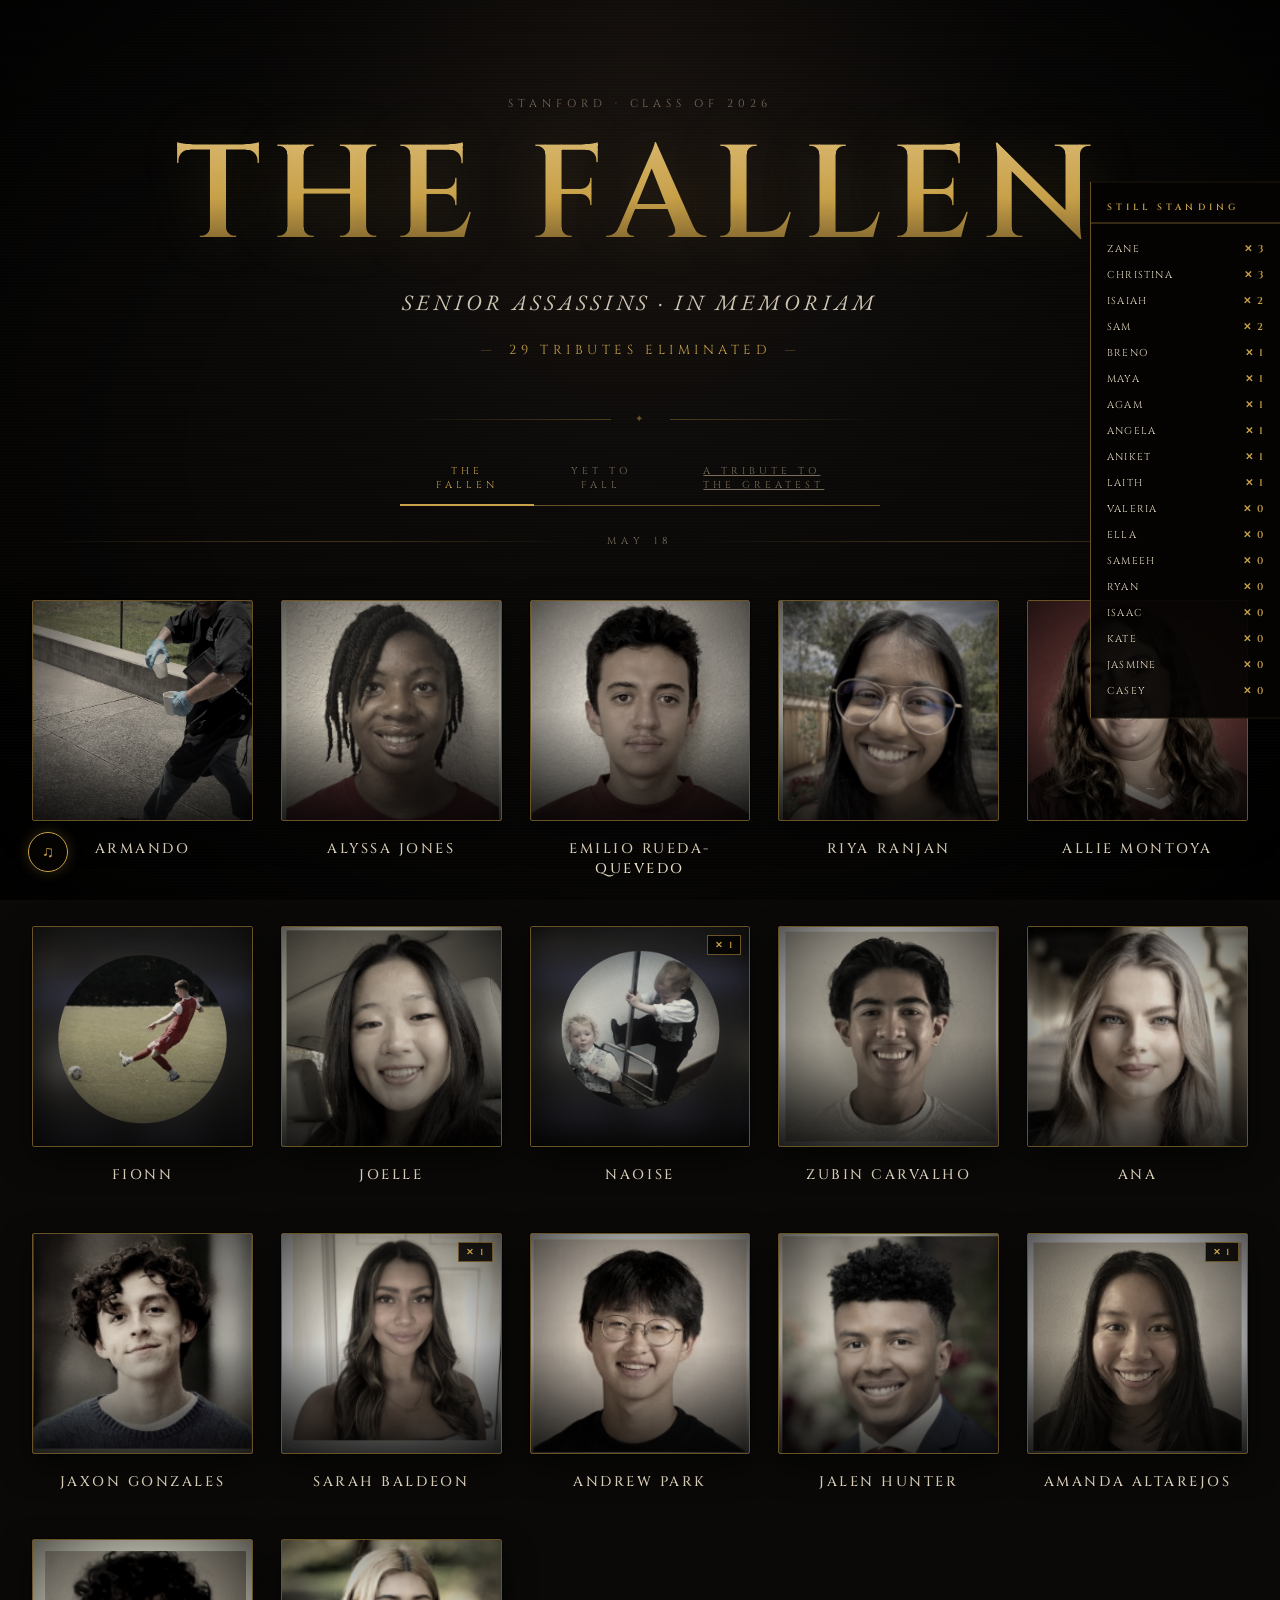
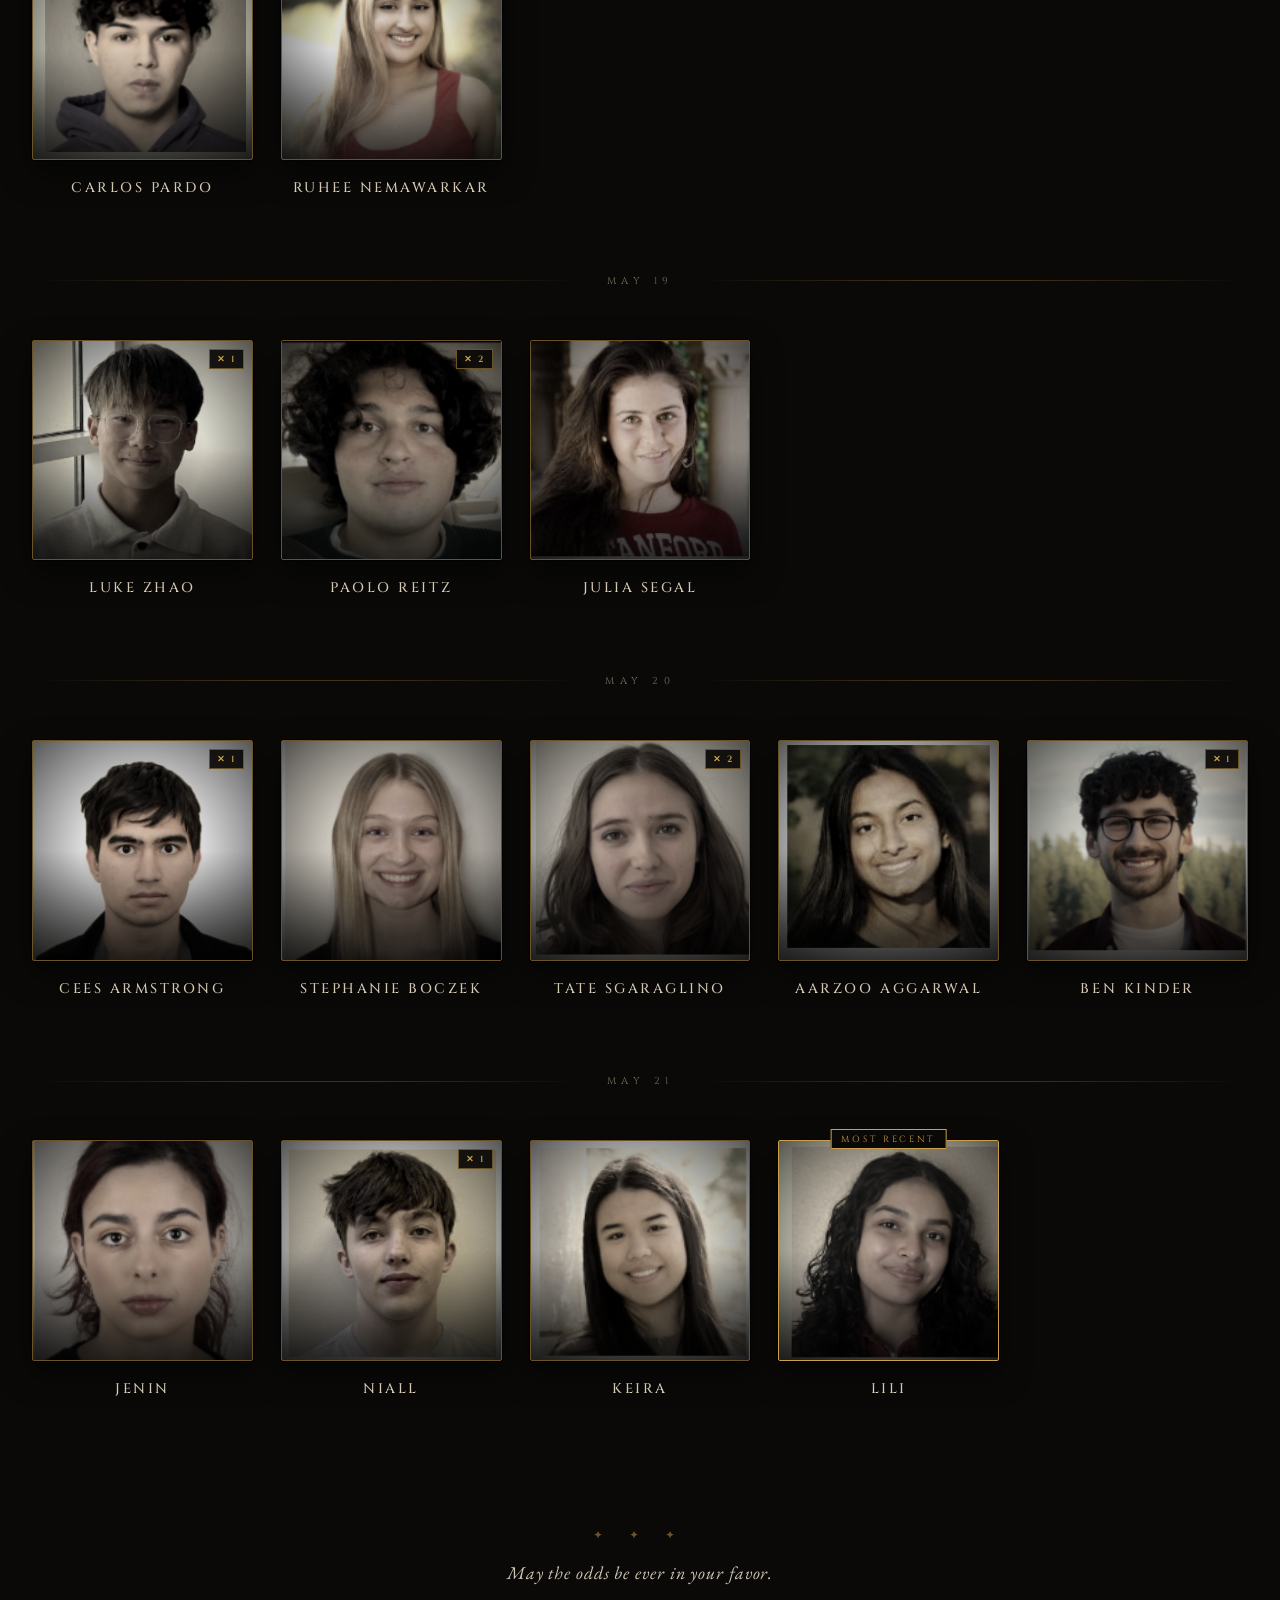
==== commit f38e8f2a: "feat: add Yet to Fall tab with survivor profiles" ====
--- a/index.html
+++ b/index.html
@@ -44,6 +44,7 @@
 
   <nav class="tabs" role="tablist">
     <button class="tab active" data-tab="fallen" role="tab" aria-selected="true">The Fallen</button>
+    <button class="tab" data-tab="survivors" role="tab" aria-selected="false">Yet to Fall</button>
     <a class="tab" href="greatest.html">A Tribute to the Greatest</a>
   </nav>
 
@@ -51,6 +52,12 @@
   <div id="panel-fallen" class="tab-panel active">
     <main class="grid" id="grid"></main>
     <aside class="sidebar" id="sidebar" aria-label="Kill leaderboard"></aside>
+  </div>
+
+  <!-- ── Tab: Yet to Fall ── -->
+  <div id="panel-survivors" class="tab-panel">
+    <p class="survivors-count" id="survivors-count"></p>
+    <main class="grid" id="grid-survivors"></main>
   </div>
 
   <footer class="footer">
@@ -153,6 +160,41 @@
     // attempt autoplay on load
     window.addEventListener('load', () => startMusic());
 
+    // ── tab switching ──────────────────────────────────────────────
+    const tabBtns = document.querySelectorAll('.tab[data-tab]');
+    const panels  = document.querySelectorAll('.tab-panel');
+
+    tabBtns.forEach(btn => {
+      btn.addEventListener('click', () => {
+        const target = btn.dataset.tab;
+        tabBtns.forEach(t => { t.classList.toggle('active', t === btn); t.setAttribute('aria-selected', t === btn); });
+        panels.forEach(p => p.classList.toggle('active', p.id === `panel-${target}`));
+        startMusic();
+      });
+    });
+
+    // ── render survivors grid ──────────────────────────────────────
+    const survivorsSorted = [...SURVIVORS].sort((a, b) => b.kills - a.kills || a.name.localeCompare(b.name));
+
+    function renderSurvivor(s) {
+      const inner = s.image
+        ? `<img src="${s.image}" alt="${s.name}" loading="lazy" />`
+        : `<span class="silhouette" aria-hidden="true"></span>`;
+      const killBadge = s.kills > 0 ? `<span class="kills">✕ ${s.kills}</span>` : '';
+      return `<article class="tribute alive${!s.image ? ' no-photo' : ''}">
+        <div class="frame">${inner}${killBadge}</div>
+        <p class="name">${s.name}</p>
+      </article>`;
+    }
+
+    const gridSurvivors = document.getElementById('grid-survivors');
+    gridSurvivors.innerHTML = survivorsSorted.map(renderSurvivor).join('');
+    gridSurvivors.querySelectorAll('.tribute').forEach((el, i) => {
+      el.style.setProperty('--stagger', `${Math.min(i * 0.05, 0.65)}s`);
+    });
+    document.getElementById('survivors-count').textContent =
+      `${SURVIVORS.length} Players Remaining`;
+
     musicBtn.addEventListener('click', () => {
       if (!musicStarted) { startMusic(); return; }
       if (music.paused) {
--- a/style.css
+++ b/style.css
@@ -312,6 +312,41 @@
   opacity: 0.5;
 }
 
+/* ---------- survivors count header ---------- */
+
+.survivors-count {
+  position: relative;
+  z-index: 3;
+  text-align: center;
+  font-family: var(--display);
+  font-size: 11px;
+  letter-spacing: 0.45em;
+  text-transform: uppercase;
+  color: var(--gold);
+  padding: 32px 0 0;
+}
+
+/* ---------- alive tribute cards ---------- */
+
+.tribute.alive .frame {
+  border-color: var(--gold-dim);
+}
+.tribute.alive .frame img {
+  filter: contrast(1.05) brightness(0.92);  /* full colour — no grayscale */
+}
+.tribute.alive:hover .frame {
+  border-color: var(--gold);
+  box-shadow:
+    0 0 0 1px rgba(0,0,0,0.5),
+    0 0 30px rgba(200,161,74,0.3),
+    0 18px 40px rgba(0,0,0,0.7);
+  transform: translateY(-2px);
+}
+.tribute.alive:hover .frame img {
+  filter: contrast(1.08) brightness(1);
+  transform: scale(1.02);
+}
+
 /* ---------- kill count badge ---------- */
 
 .kills {
@@ -486,6 +521,41 @@
   font-family: var(--display);
 }
 
+/* ---------- music button ---------- */
+
+.music-btn {
+  position: fixed;
+  bottom: 28px;
+  left: 28px;
+  z-index: 20;
+  width: 40px;
+  height: 40px;
+  border-radius: 50%;
+  background: rgba(5, 4, 3, 0.88);
+  border: 1px solid var(--gold-dim);
+  color: var(--muted);
+  font-size: 16px;
+  cursor: pointer;
+  display: flex;
+  align-items: center;
+  justify-content: center;
+  transition: border-color 0.3s, color 0.3s, box-shadow 0.3s;
+}
+.music-btn:hover {
+  border-color: var(--gold);
+  color: var(--gold);
+}
+.music-btn.playing {
+  border-color: var(--gold);
+  color: var(--gold);
+  box-shadow: 0 0 14px rgba(200, 161, 74, 0.25);
+  animation: music-pulse 2s ease-in-out infinite;
+}
+@keyframes music-pulse {
+  0%, 100% { box-shadow: 0 0 14px rgba(200, 161, 74, 0.2); }
+  50%       { box-shadow: 0 0 24px rgba(200, 161, 74, 0.45); }
+}
+
 /* ---------- tab navigation ---------- */
 
 .tabs {
